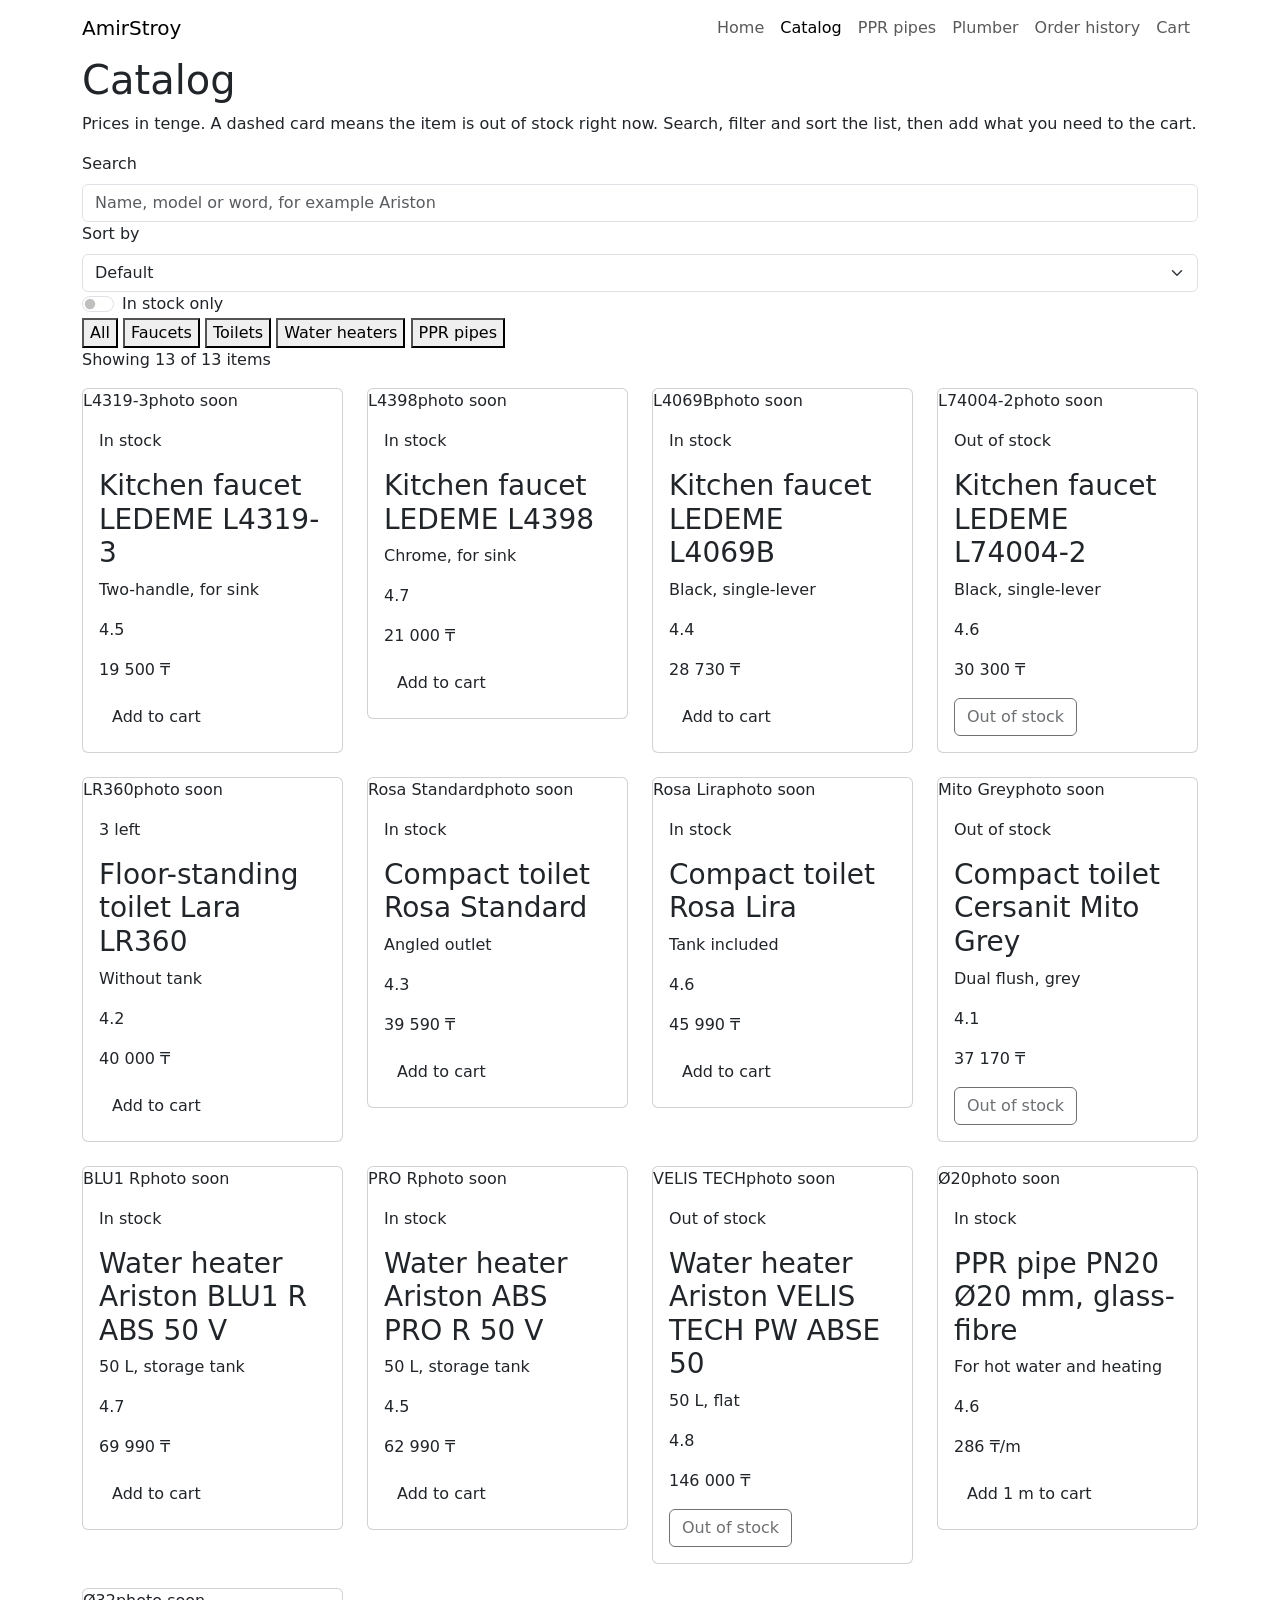
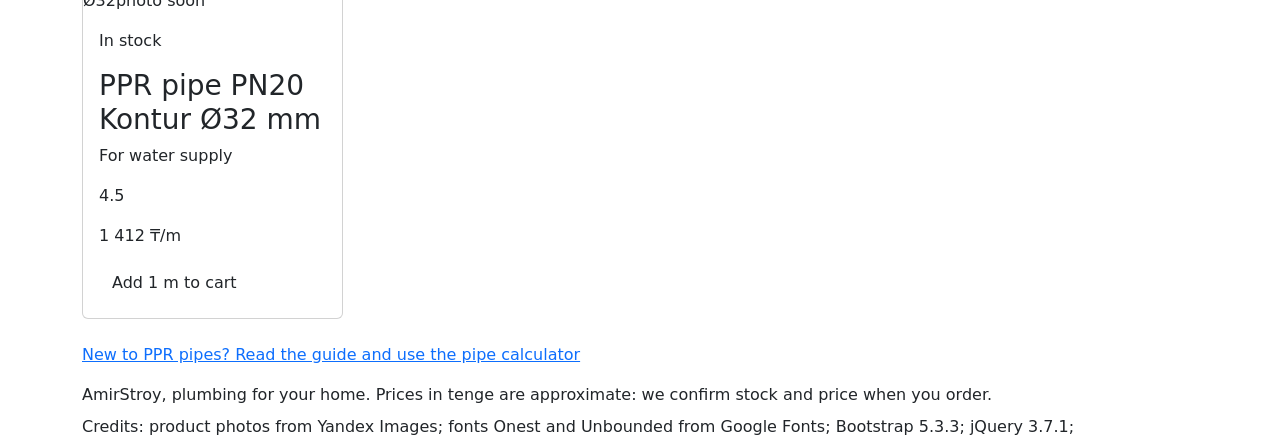
==== catalog.html @ 66e5c6a3 "f" ====
<!DOCTYPE html>
<html lang="en">
<head>
  <meta charset="UTF-8">
  <meta name="viewport" content="width=device-width, initial-scale=1">
  <meta name="description" content="Plumbing catalog with search, filters, prices in tenge, stock status and ratings.">
  <meta name="theme-color" content="#E8EFEC">
  <title>Catalog: AmirStroy</title>
  <link rel="icon" href="data:image/svg+xml,%3Csvg xmlns='http://www.w3.org/2000/svg' viewBox='0 0 32 32'%3E%3Ccircle cx='16' cy='16' r='16' fill='%23B5842F'/%3E%3Ccircle cx='16' cy='16' r='10' fill='%230E5A4E'/%3E%3Ccircle cx='16' cy='16' r='5' fill='%23E8EFEC'/%3E%3C/svg%3E">
  <link rel="preconnect" href="https://fonts.googleapis.com">
  <link rel="preconnect" href="https://fonts.gstatic.com" crossorigin>
  <link href="https://fonts.googleapis.com/css2?family=Onest:wght@400;500;600&family=Unbounded:wght@500;600&display=swap" rel="stylesheet">
  <link href="https://cdn.jsdelivr.net/npm/bootstrap@5.3.3/dist/css/bootstrap.min.css" rel="stylesheet">
  <link rel="stylesheet" href="css/style.css">
</head>
<body>

  <header class="site-header">
    <div class="container">
      <nav class="navbar navbar-expand-lg site-nav" aria-label="Main menu">
        <a class="navbar-brand" href="index.html"><span class="logo-mark" aria-hidden="true"></span>AmirStroy</a>
        <button class="navbar-toggler" type="button" data-bs-toggle="collapse" data-bs-target="#menu"
                aria-controls="menu" aria-expanded="false" aria-label="Open menu">
          <span class="navbar-toggler-icon"></span>
        </button>
        <div class="collapse navbar-collapse" id="menu">
          <ul class="navbar-nav ms-lg-auto">
          <li class="nav-item"><a class="nav-link" href="index.html">Home</a></li>
          <li class="nav-item"><a class="nav-link active" href="catalog.html" aria-current="page">Catalog</a></li>
          <li class="nav-item"><a class="nav-link" href="pipes.html">PPR pipes</a></li>
          <li class="nav-item"><a class="nav-link" href="services.html">Plumber</a></li>
          <li class="nav-item"><a class="nav-link" href="history.html">Order history</a></li>
          <li class="nav-item"><a class="nav-link" href="contacts.html">Cart <span class="cart-badge" id="cart-count" hidden>0</span></a></li>
          </ul>
        </div>
      </nav>
    </div>
  </header>

  <main>
    <div class="container">

      <div class="page-head">
        <h1>Catalog</h1>
        <p>Prices in tenge. A dashed card means the item is out of stock right now. Search, filter and sort the list, then add what you need to the cart.</p>

        <div class="tools">
          <div class="search-box">
            <label class="form-label" for="search">Search</label>
            <input class="form-control" id="search" type="search" placeholder="Name, model or word, for example Ariston" autocomplete="off">
          </div>
          <div>
            <label class="form-label" for="sort">Sort by</label>
            <select class="form-select" id="sort">
              <option value="default">Default</option>
              <option value="cheap">Price: low to high</option>
              <option value="expensive">Price: high to low</option>
              <option value="rating">Best rated</option>
            </select>
          </div>
          <div class="form-check form-switch">
            <input class="form-check-input" type="checkbox" role="switch" id="only-stock">
            <label class="form-check-label" for="only-stock">In stock only</label>
          </div>
        </div>

        <div class="chips" role="group" aria-label="Catalog sections">
          <button class="chip active" type="button" data-category="all" aria-pressed="true">All</button>
          <button class="chip" type="button" data-category="faucets" aria-pressed="false">Faucets</button>
          <button class="chip" type="button" data-category="toilets" aria-pressed="false">Toilets</button>
          <button class="chip" type="button" data-category="heaters" aria-pressed="false">Water heaters</button>
          <button class="chip" type="button" data-category="pipes" aria-pressed="false">PPR pipes</button>
        </div>
      </div>

      <section class="block pt-0" aria-labelledby="h-products">
        <h2 class="visually-hidden" id="h-products">Products</h2>
        <p class="result-count" id="result-count" aria-live="polite"></p>
        <div class="row g-4" id="product-grid"></div>

        <div class="empty-result" id="empty-result" role="status" hidden>
          <p class="empty-title">Nothing found</p>
          <p id="empty-text"></p>
          <button class="btn btn-ghost" type="button" id="reset-filters">Clear search and filters</button>
        </div>

        <p class="mt-4"><a href="pipes.html">New to PPR pipes? Read the guide and use the pipe calculator</a></p>
      </section>

    </div>
  </main>

  <footer class="site-footer">
    <div class="container">
      <p class="mb-2">AmirStroy, plumbing for your home. Prices in tenge are approximate: we confirm stock and price when you order.</p>
      <p class="mb-0 credits">Credits: product photos from Yandex Images; fonts Onest and Unbounded from Google Fonts; Bootstrap 5.3.3; jQuery 3.7.1; </p>
    </div>
  </footer>

  <script src="https://code.jquery.com/jquery-3.7.1.min.js"></script>
  <script src="https://cdn.jsdelivr.net/npm/bootstrap@5.3.3/dist/js/bootstrap.bundle.min.js"></script>
  <script src="js/data.js"></script>
  <script src="js/cart.js"></script>
  <script src="js/cards.js"></script>
  <script src="js/main.js"></script>
  <script src="js/catalog.js"></script>
</body>
</html>
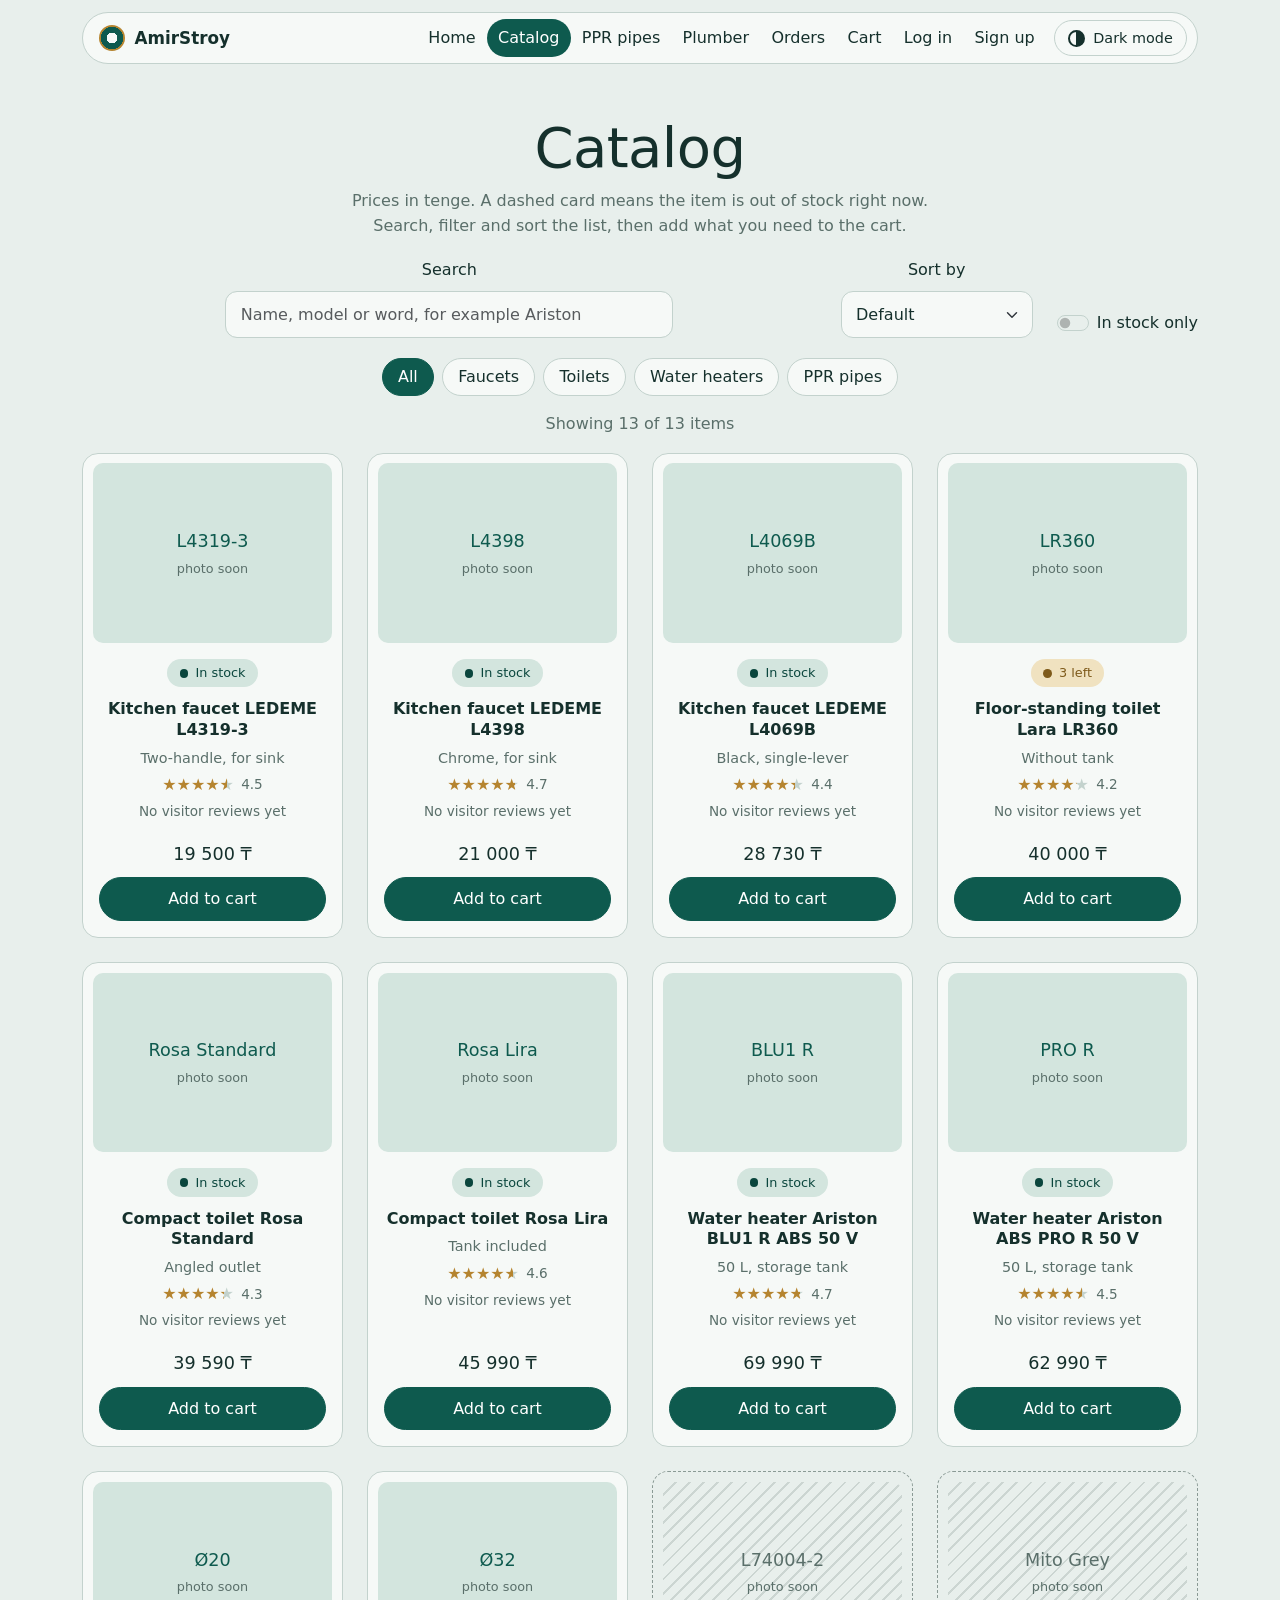
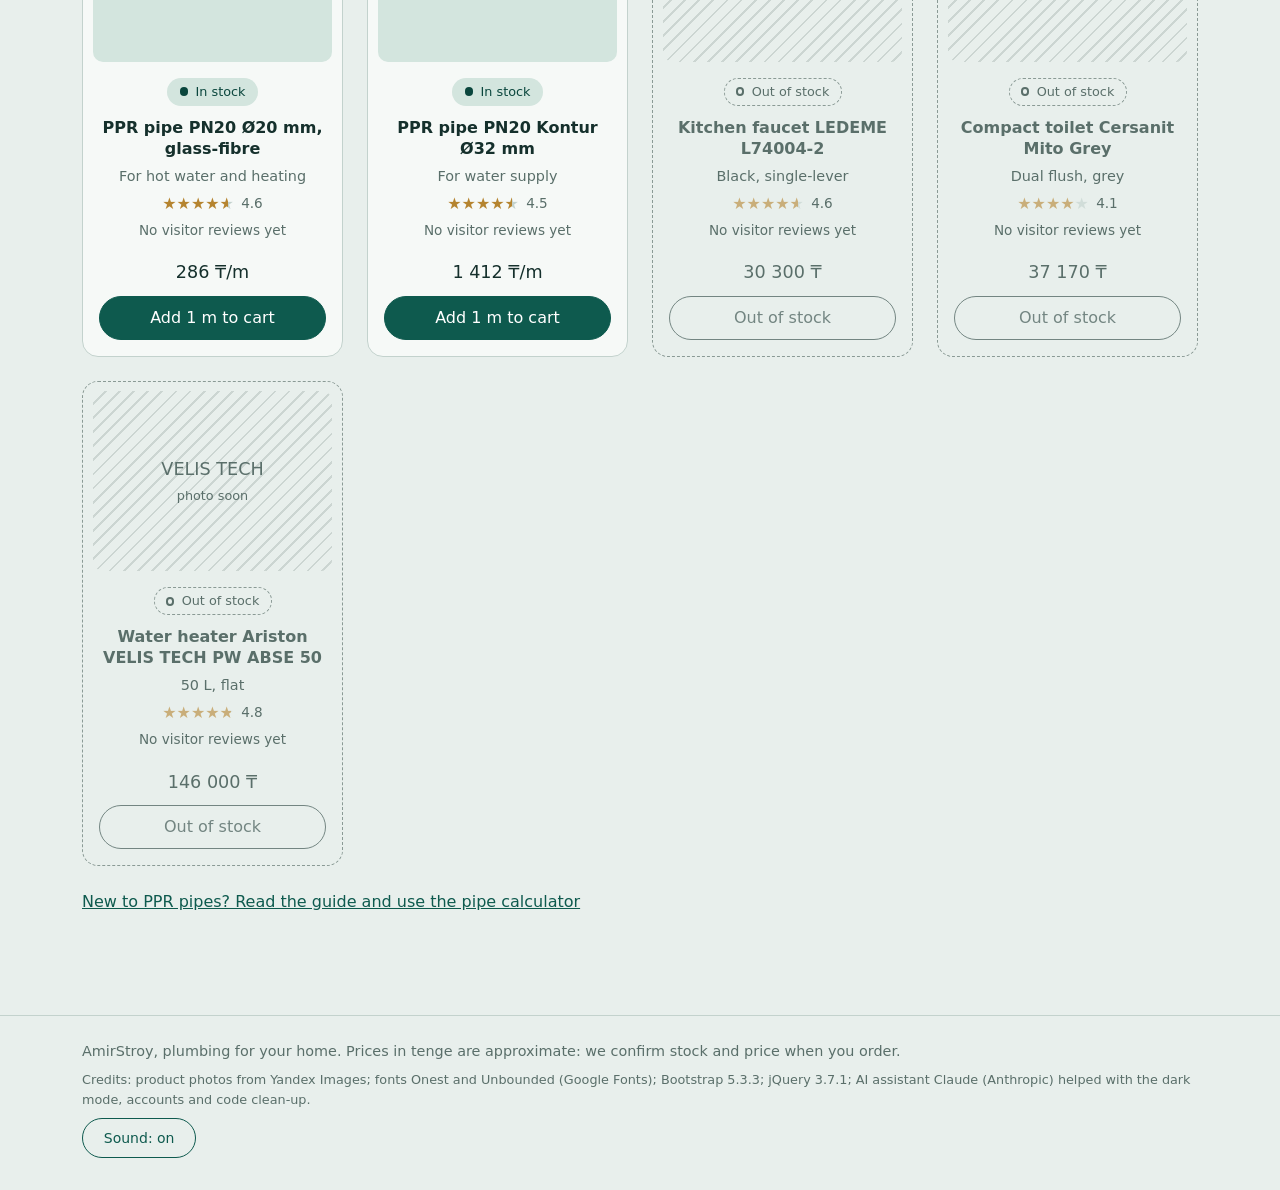
==== commit 283fbbf8: "final changes" ====
--- a/catalog.html
+++ b/catalog.html
@@ -7,6 +7,7 @@
   <meta name="theme-color" content="#E8EFEC">
   <title>Catalog: AmirStroy</title>
   <link rel="icon" href="data:image/svg+xml,%3Csvg xmlns='http://www.w3.org/2000/svg' viewBox='0 0 32 32'%3E%3Ccircle cx='16' cy='16' r='16' fill='%23B5842F'/%3E%3Ccircle cx='16' cy='16' r='10' fill='%230E5A4E'/%3E%3Ccircle cx='16' cy='16' r='5' fill='%23E8EFEC'/%3E%3C/svg%3E">
+  <script src="js/theme.js"></script>
   <link rel="preconnect" href="https://fonts.googleapis.com">
   <link rel="preconnect" href="https://fonts.gstatic.com" crossorigin>
   <link href="https://fonts.googleapis.com/css2?family=Onest:wght@400;500;600&family=Unbounded:wght@500;600&display=swap" rel="stylesheet">
@@ -14,11 +15,13 @@
   <link rel="stylesheet" href="css/style.css">
 </head>
 <body>
+  <a class="skip-link" href="#main">Skip to content</a>
 
   <header class="site-header">
     <div class="container">
       <nav class="navbar navbar-expand-lg site-nav" aria-label="Main menu">
         <a class="navbar-brand" href="index.html"><span class="logo-mark" aria-hidden="true"></span>AmirStroy</a>
+        <button class="theme-toggle" type="button" id="theme-toggle" aria-pressed="false"><span class="theme-icon" aria-hidden="true"></span>Dark mode</button>
         <button class="navbar-toggler" type="button" data-bs-toggle="collapse" data-bs-target="#menu"
                 aria-controls="menu" aria-expanded="false" aria-label="Open menu">
           <span class="navbar-toggler-icon"></span>
@@ -29,15 +32,19 @@
           <li class="nav-item"><a class="nav-link active" href="catalog.html" aria-current="page">Catalog</a></li>
           <li class="nav-item"><a class="nav-link" href="pipes.html">PPR pipes</a></li>
           <li class="nav-item"><a class="nav-link" href="services.html">Plumber</a></li>
-          <li class="nav-item"><a class="nav-link" href="history.html">Order history</a></li>
+          <li class="nav-item"><a class="nav-link" href="history.html">Orders</a></li>
           <li class="nav-item"><a class="nav-link" href="contacts.html">Cart <span class="cart-badge" id="cart-count" hidden>0</span></a></li>
+          <li class="nav-item nav-guest"><a class="nav-link" href="login.html">Log in</a></li>
+          <li class="nav-item nav-guest"><a class="nav-link" href="signup.html">Sign up</a></li>
+          <li class="nav-item nav-user" hidden><a class="nav-link" href="profile.html">Profile</a></li>
+          <li class="nav-item nav-user" hidden><button class="nav-link nav-link-btn" type="button" id="nav-logout">Log out</button></li>
           </ul>
         </div>
       </nav>
     </div>
   </header>
 
-  <main>
+  <main id="main">
     <div class="container">
 
       <div class="page-head">
@@ -93,16 +100,23 @@
   <footer class="site-footer">
     <div class="container">
       <p class="mb-2">AmirStroy, plumbing for your home. Prices in tenge are approximate: we confirm stock and price when you order.</p>
-      <p class="mb-0 credits">Credits: product photos from Yandex Images; fonts Onest and Unbounded from Google Fonts; Bootstrap 5.3.3; jQuery 3.7.1; </p>
+      <p class="mb-0 credits">Credits: product photos from Yandex Images; fonts Onest and Unbounded (Google Fonts); Bootstrap 5.3.3; jQuery 3.7.1; AI assistant Claude (Anthropic) helped with the dark mode, accounts and code clean-up.</p>
+      <p class="mb-0 mt-2"><button class="btn btn-ghost btn-sm" type="button" id="sound-toggle" aria-pressed="true">Sound: on</button></p>
     </div>
   </footer>
 
   <script src="https://code.jquery.com/jquery-3.7.1.min.js"></script>
   <script src="https://cdn.jsdelivr.net/npm/bootstrap@5.3.3/dist/js/bootstrap.bundle.min.js"></script>
   <script src="js/data.js"></script>
+  <script src="js/storage.js"></script>
   <script src="js/cart.js"></script>
+  <script src="js/auth.js"></script>
+  <script src="js/effects.js"></script>
   <script src="js/cards.js"></script>
   <script src="js/main.js"></script>
+  <script src="js/forms.js"></script>
+  <script src="js/reviews.js"></script>
+  <script src="js/product-modal.js"></script>
   <script src="js/catalog.js"></script>
 </body>
 </html>
--- a/css/style.css
+++ b/css/style.css
@@ -0,0 +1,898 @@
+
+/* ---------- 1. Design tokens: light (default) and dark palettes ---------- */
+:root {
+  --mist: #E8EFEC;        /* page background */
+  --paper: #F6F9F7;       /* cards, menu, forms */
+  --ink: #15302C;         /* main text */
+  --muted: #5A6F6A;       /* secondary text */
+  --green: #0E5A4E;       /* patina: filled buttons, active states */
+  --green-dark: #0A463D;
+  --green-soft: #D3E5DE;
+  --accent: #0E5A4E;      /* patina as text: links, outlines */
+  --accent-strong: #0A463D;
+  --brass: #B5842F;       /* brass: lines and borders */
+  --brass-dark: #7E5A1A;
+  --brass-soft: #F0E2C0;
+  --brass-fill: #7E5A1A;  /* brass as a filled badge */
+  --on-brass-fill: #FFFFFF;
+  --water: #3FA7BE;       /* water: focus ring and the drop */
+  --line: #C3D2CD;
+  --out: #8A9A95;
+  --danger: var(--danger);
+  --danger-ring: var(--danger-ring);
+  --focus-ring: rgba(14, 90, 78, 0.22);
+  --shadow: rgba(21, 48, 44, 0.12);
+
+  /* hero illustration */
+  --art-pipe: #0E5A4E;
+  --art-shine: #3E9C88;
+  --art-brass: #B5842F;
+  --art-brass-dark: #7E5A1A;
+  --art-water: #3FA7BE;
+
+  --font-head: "Unbounded", system-ui, sans-serif;
+  --font-body: "Onest", system-ui, sans-serif;
+
+  /* override Bootstrap variables */
+  --bs-body-bg: var(--mist);
+  --bs-body-color: var(--ink);
+  --bs-body-font-family: var(--font-body);
+  --bs-border-color: var(--line);
+}
+
+:root[data-theme="dark"] {
+  color-scheme: dark;
+  --mist: #161B1A;        /* soft charcoal page */
+  --paper: #202827;       /* cards and forms: a step lighter */
+  --ink: #E6EDEB;
+  --muted: #A3B1AD;
+  --green: #1F7A6A;
+  --green-dark: #176356;
+  --green-soft: #263631;
+  --accent: #6FD3BB;
+  --accent-strong: #A3E8D6;
+  --brass: #D1A04A;
+  --brass-dark: #E3BB6E;
+  --brass-soft: #33290F;
+  --brass-fill: #D1A04A;
+  --on-brass-fill: #1A1409;
+  --water: #5CC3DA;
+  --line: #36423F;
+  --out: #75827E;
+  --danger: #F09A85;
+  --danger-ring: rgba(240, 154, 133, 0.28);
+  --focus-ring: rgba(111, 211, 187, 0.3);
+  --shadow: rgba(0, 0, 0, 0.45);
+
+  --art-pipe: #2A9B86;
+  --art-shine: #6FD3BB;
+  --art-brass: #D1A04A;
+  --art-brass-dark: #A87F2F;
+  --art-water: #5CC3DA;
+
+  --bs-body-bg: var(--mist);
+  --bs-body-color: var(--ink);
+  --bs-border-color: var(--line);
+}
+
+/* ---------- 2. Base ---------- */
+body {
+  background: var(--mist);
+  color: var(--ink);
+  font-family: var(--font-body);
+  line-height: 1.55;
+}
+
+h1, h2 {
+  font-family: var(--font-head);
+  font-weight: 500;
+  line-height: 1.15;
+  letter-spacing: -0.01em;
+}
+h1 { font-size: clamp(2rem, 1.2rem + 3.6vw, 3.5rem); }
+h2 { font-size: clamp(1.4rem, 1.1rem + 1.4vw, 2rem); margin-bottom: 1.25rem; }
+
+a { color: var(--accent); }
+a:hover { color: var(--accent-strong); }
+:focus-visible { outline: 3px solid var(--water); outline-offset: 2px; }
+
+.block { padding: 2.25rem 0; }
+.nowrap { white-space: nowrap; }
+
+.page-head { padding: 2.5rem 0 1rem; }
+.page-head p { max-width: 40rem; color: var(--muted); }
+
+/* ---------- 3. Navigation (Bootstrap navbar) ---------- */
+.site-header {
+  position: sticky;
+  top: 0;
+  z-index: 20;
+  padding: 12px 0;
+  background: var(--mist);
+}
+.site-nav {
+  background: var(--paper);
+  border: 1px solid var(--line);
+  border-radius: 28px;
+  padding: 0.4rem 0.6rem 0.4rem 1rem;
+}
+.navbar-brand {
+  display: flex;
+  align-items: center;
+  gap: 0.6rem;
+  font-family: var(--font-head);
+  font-weight: 600;
+  font-size: 1.05rem;
+  color: var(--ink);
+}
+/* logo: a cut pipe */
+.logo-mark {
+  width: 26px;
+  height: 26px;
+  border-radius: 50%;
+  background: radial-gradient(circle, var(--paper) 0 28%, var(--green) 30% 60%, var(--brass) 62%);
+}
+.site-nav .navbar-nav .nav-link {
+  color: var(--ink);
+  border-radius: 999px;
+  padding: 0.4rem 0.7rem;
+}
+.site-nav .navbar-nav .nav-link:hover { background: var(--green-soft); }
+.site-nav .navbar-nav .nav-link.active { background: var(--green); color: #fff; }
+.navbar-toggler { border-color: var(--line); }
+
+/* ---------- 4. Buttons ---------- */
+.btn {
+  border-radius: 999px;
+  font-weight: 500;
+  padding: 0.55rem 1.3rem;
+}
+.btn-main {
+  --bs-btn-color: #fff;
+  --bs-btn-bg: var(--green);
+  --bs-btn-border-color: var(--green);
+  --bs-btn-hover-color: #fff;
+  --bs-btn-hover-bg: var(--green-dark);
+  --bs-btn-hover-border-color: var(--green-dark);
+  --bs-btn-active-color: #fff;
+  --bs-btn-active-bg: var(--green-dark);
+  --bs-btn-active-border-color: var(--green-dark);
+}
+.btn-ghost {
+  --bs-btn-color: var(--accent);
+  --bs-btn-bg: transparent;
+  --bs-btn-border-color: var(--accent);
+  --bs-btn-hover-color: #fff;
+  --bs-btn-hover-bg: var(--green);
+  --bs-btn-hover-border-color: var(--green);
+  --bs-btn-active-color: #fff;
+  --bs-btn-active-bg: var(--green-dark);
+  --bs-btn-active-border-color: var(--green-dark);
+}
+
+/* ---------- 5. Home: hero (Grid) ---------- */
+.hero {
+  display: grid;
+  grid-template-columns: 1.15fr 0.85fr;
+  align-items: center;
+  gap: 2rem;
+  padding: 3rem 0 2rem;
+}
+.hero-text { max-width: 34rem; margin: 1.25rem 0 0; color: var(--muted); font-size: 1.1rem; }
+.hero-actions { display: flex; flex-wrap: wrap; gap: 0.75rem; margin-top: 1.5rem; }
+.hero-art { width: 100%; max-width: 380px; justify-self: center; }
+
+/* the drop: the only decorative animation on the site */
+.drop { transform-box: fill-box; transform-origin: 50% 0; }
+.ripple { transform-box: fill-box; transform-origin: center; opacity: 0; transform: scale(0); }
+@media (prefers-reduced-motion: no-preference) {
+  .drop { animation: drip 3s ease-in infinite; }
+  .ripple { animation: ripple 3s ease-out infinite; }
+}
+@keyframes drip {
+  0%   { transform: translateY(-6px) scale(0.2); opacity: 0; }
+  15%  { transform: none; opacity: 1; }
+  35%  { transform: none; opacity: 1; }
+  72%  { transform: translateY(70px); opacity: 1; }
+  73%, 100% { transform: translateY(70px); opacity: 0; }
+}
+@keyframes ripple {
+  0%, 71% { transform: scale(0); opacity: 0; }
+  72%     { transform: scale(0.1); opacity: 0.9; }
+  100%    { transform: scale(1); opacity: 0; }
+}
+
+/* ---------- 6. Home: categories (Grid, brick layout) ---------- */
+.cats {
+  display: grid;
+  grid-template-columns: repeat(5, 1fr);
+  gap: 1rem;
+}
+.cat {
+  display: flex;
+  flex-direction: column;
+  justify-content: space-between;
+  gap: 1.5rem;
+  min-height: 150px;
+  padding: 1.25rem;
+  background: var(--paper);
+  border: 1px solid var(--line);
+  border-radius: 18px;
+  color: var(--ink);
+  text-decoration: none;
+}
+.cat:hover { border-color: var(--brass); color: var(--ink); }
+.cat:nth-child(1), .cat:nth-child(4) { grid-column: span 3; }
+.cat:nth-child(2), .cat:nth-child(3) { grid-column: span 2; }
+.cat-name { font-family: var(--font-head); font-size: 1.25rem; }
+.cat-meta { color: var(--muted); }
+
+/* ---------- 7. How to order ---------- */
+.steps {
+  display: flex;
+  flex-wrap: wrap;
+  gap: 1rem;
+  margin: 0;
+  padding: 0;
+  list-style: none;
+  counter-reset: step;
+}
+.steps li {
+  flex: 1 1 220px;
+  counter-increment: step;
+  padding: 1.1rem 1.25rem;
+  background: var(--paper);
+  border-left: 6px solid var(--brass);
+  border-radius: 6px 16px 16px 6px;
+}
+.steps li::before {
+  content: counter(step) ".";
+  margin-right: 0.4rem;
+  font-family: var(--font-head);
+  color: var(--brass-dark);
+}
+
+/* ---------- 8. Product card ---------- */
+.product {
+  height: 100%;
+  background: var(--paper);
+  border: 1px solid var(--line);
+  border-radius: 16px;
+  overflow: hidden;
+}
+.photo {
+  display: flex;
+  flex-direction: column;
+  align-items: center;
+  justify-content: center;
+  gap: 0.2rem;
+  aspect-ratio: 4 / 3;
+  margin: 0.6rem 0.6rem 0;
+  border-radius: 10px;
+  background: var(--green-soft);
+  color: var(--green);
+  text-align: center;
+}
+.photo-code { font-family: var(--font-head); font-size: 1.1rem; padding: 0 0.5rem; }
+.photo-note { font-size: 0.8rem; color: var(--muted); }
+.photo { position: relative; overflow: hidden; }
+/* the photo covers the placeholder and is always cropped to 4:3 */
+.photo img { position: absolute; inset: 0; width: 100%; height: 100%; object-fit: cover; }
+.photo img[src=""] { display: none; }
+
+.product .card-body {
+  display: flex;
+  flex-direction: column;
+  gap: 0.35rem;
+  padding: 1rem;
+}
+.product-name { margin: 0.4rem 0 0; font-size: 1rem; font-weight: 600; line-height: 1.3; }
+.product-meta { margin: 0; color: var(--muted); font-size: 0.9rem; }
+.buy { display: flex; flex-direction: column; gap: 0.6rem; margin-top: auto; padding-top: 0.8rem; }
+.price { margin: 0; font-family: var(--font-head); font-weight: 500; font-size: 1.1rem; white-space: nowrap; }
+
+/* stock: a pill with a dot */
+.stock {
+  display: inline-flex;
+  align-items: center;
+  align-self: flex-start;
+  gap: 0.45rem;
+  margin: 0;
+  padding: 0.2rem 0.7rem;
+  border: 1px solid transparent;
+  border-radius: 999px;
+  background: var(--green-soft);
+  color: var(--green-dark);
+  font-size: 0.8rem;
+  font-weight: 500;
+  white-space: nowrap;
+}
+.stock::before { content: ""; width: 0.55rem; height: 0.55rem; border-radius: 50%; background: currentColor; }
+.stock-few { background: var(--brass-soft); color: var(--brass-dark); }
+
+/* out of stock: dashed border and hatching, like an empty shelf */
+.stock-out { background: transparent; color: var(--muted); border-color: var(--out); border-style: dashed; }
+.stock-out::before { background: transparent; border: 2px solid currentColor; }
+
+.is-out .product { background: transparent; border-style: dashed; border-color: var(--out); }
+.is-out .photo {
+  background: repeating-linear-gradient(135deg, transparent 0 8px, rgba(138, 154, 149, 0.3) 8px 10px);
+  color: var(--muted);
+}
+.is-out .product-name, .is-out .price { color: var(--muted); }
+.is-out .photo img { filter: grayscale(1); opacity: 0.45; }
+
+/* ---------- 9. Catalog ---------- */
+.tools { display: flex; flex-wrap: wrap; align-items: flex-end; gap: 1rem 1.5rem; margin-top: 1.25rem; }
+.chips { display: flex; flex-wrap: wrap; gap: 0.5rem; margin-top: 1.25rem; }
+.chip {
+  padding: 0.35rem 0.95rem;
+  background: var(--paper);
+  border: 1px solid var(--line);
+  border-radius: 999px;
+  color: var(--ink);
+  text-decoration: none;
+}
+.chip:hover { border-color: var(--brass); color: var(--ink); }
+.form-check-input:checked { background-color: var(--green); border-color: var(--green); }
+.form-check-input:focus { border-color: var(--green); box-shadow: 0 0 0 0.2rem var(--focus-ring); }
+
+/* ---------- 10. Price list (table) ---------- */
+.table-wrap {
+  padding: 0.5rem 1rem;
+  background: var(--paper);
+  border: 1px solid var(--line);
+  border-radius: 16px;
+}
+.price-table {
+  --bs-table-bg: transparent;
+  --bs-table-color: var(--ink);
+  --bs-table-border-color: var(--line);
+}
+.price-table th, .price-table td { padding: 0.9rem 0.75rem; }
+.price-table thead th { border-bottom: 2px solid var(--brass); font-weight: 600; white-space: nowrap; }
+.price-table tbody tr:last-child th, .price-table tbody tr:last-child td { border-bottom: 0; }
+.price-table .is-out th, .price-table .is-out td { color: var(--muted); }
+
+/* ---------- 11. Order form ---------- */
+.panel {
+  padding: 1.5rem;
+  background: var(--paper);
+  border: 1px solid var(--line);
+  border-radius: 18px;
+}
+.panel h2 { font-size: 1.4rem; }
+.panel-green { background: var(--green); border-color: var(--green); color: #fff; }
+.panel-green h2 { color: #fff; }
+.info dt { font-weight: 600; }
+.info dd { margin: 0 0 1rem; color: rgba(255, 255, 255, 0.82); }
+.info dd:last-child { margin-bottom: 0; }
+.form-label { font-weight: 500; }
+.form-control, .form-select {
+  padding: 0.65rem 0.9rem;
+  background-color: var(--paper);
+  color: var(--ink);
+  border-color: var(--line);
+  border-radius: 12px;
+}
+.form-control:focus, .form-select:focus {
+  border-color: var(--green);
+  box-shadow: 0 0 0 0.2rem var(--focus-ring);
+}
+
+/* ---------- 12. Footer ---------- */
+.site-footer {
+  margin-top: 3rem;
+  padding: 1.5rem 0 2rem;
+  border-top: 1px solid var(--line);
+  color: var(--muted);
+  font-size: 0.9rem;
+}
+
+/* ---------- 12a. Rating, services, hints, empty history ---------- */
+/* stars without images or JS: the fill width comes from --rating (0-5) */
+.rating { display: flex; align-items: center; gap: 0.45rem; margin: 0; font-size: 0.85rem; color: var(--muted); }
+.stars {
+  font-size: 1rem;
+  line-height: 1;
+  background: linear-gradient(90deg, var(--brass) calc(var(--rating, 0) / 5 * 100%), var(--line) 0);
+  -webkit-background-clip: text;
+  background-clip: text;
+  color: transparent;
+}
+.stars::before { content: "★★★★★"; }
+.is-out .stars { opacity: 0.6; }
+
+.price-quote { font-family: var(--font-body); font-weight: 600; font-size: 1rem; white-space: normal; }
+.band { display: flex; flex-wrap: wrap; align-items: center; justify-content: space-between; gap: 1rem; }
+.band h2 { margin-bottom: 0.4rem; }
+.band p { margin: 0; color: rgba(255, 255, 255, 0.85); }
+.panel h3 { margin-bottom: 0.6rem; font-family: var(--font-head); font-weight: 500; font-size: 1.05rem; }
+.price-table th small { display: block; margin-top: 0.15rem; font-weight: 400; font-size: 0.8rem; color: var(--muted); }
+.empty-row td { padding: 2.25rem 0.75rem; text-align: center; color: var(--muted); }
+
+/* ---------- 13. Responsive layout (own media queries) ---------- */
+@media (max-width: 767.98px) {
+  .hero { grid-template-columns: 1fr; gap: 1rem; padding-top: 1.5rem; }
+  .hero-art { max-width: 240px; justify-self: start; }
+  .cats { grid-template-columns: 1fr; }
+  .cat:nth-child(n) { grid-column: auto; min-height: 110px; }
+  .page-head { padding-top: 1.5rem; }
+}
+@media (max-width: 575.98px) {
+  .panel { padding: 1.1rem; }
+  .table-wrap { padding: 0.25rem 0.5rem; }
+  .price-table th, .price-table td { padding: 0.75rem 0.4rem; font-size: 0.9rem; }
+  .price-table thead th { white-space: normal; }
+  .price-table th small { font-size: 0.72rem; }
+  .price-table .stock { padding: 0.15rem 0.5rem; font-size: 0.75rem; gap: 0.3rem; }
+}
+
+/* ---------- 14. Cart, search, calculator, forms ---------- */
+
+/* cart counter in the menu */
+.cart-badge {
+  display: inline-block;
+  min-width: 1.4rem;
+  margin-left: 0.25rem;
+  padding: 0 0.4rem;
+  border-radius: 999px;
+  background: var(--brass-fill);
+  color: var(--on-brass-fill);
+  font-size: 0.8rem;
+  line-height: 1.4rem;
+  text-align: center;
+}
+
+/* hover on cards and buttons */
+.product { transition: transform 0.2s, border-color 0.2s, box-shadow 0.2s, background-color 0.25s; }
+.product:hover { transform: translateY(-4px); border-color: var(--brass); box-shadow: 0 10px 20px var(--shadow); }
+.is-out .product:hover { transform: none; box-shadow: none; border-color: var(--out); }
+.btn { transition: transform 0.15s, background-color 0.2s, color 0.2s; }
+.btn:hover:not(:disabled) { transform: translateY(-2px); }
+.btn:disabled { opacity: 0.55; }
+.btn-light:hover { color: var(--green-dark); }
+
+/* search and sorting */
+.search-box { flex: 1 1 280px; max-width: 28rem; }
+.tools .form-select { min-width: 12rem; }
+.chip { font: inherit; cursor: pointer; transition: background-color 0.2s, border-color 0.2s; }
+.chip.active { background: var(--green); border-color: var(--green); color: #fff; }
+.chip.active:hover { color: #fff; }
+.result-count { margin-bottom: 1rem; color: var(--muted); }
+
+/* empty result */
+.empty-result {
+  padding: 2.5rem 1.5rem;
+  border: 2px dashed var(--out);
+  border-radius: 18px;
+  text-align: center;
+  color: var(--muted);
+}
+.empty-title { margin-bottom: 0.3rem; font-family: var(--font-head); font-size: 1.3rem; color: var(--ink); }
+
+/* message at the bottom of the screen and the "back to top" button */
+.toast-message {
+  display: none;
+  position: fixed;
+  left: 50%;
+  bottom: 1.5rem;
+  z-index: 40;
+  transform: translateX(-50%);
+  width: max-content;
+  max-width: calc(100% - 2rem);
+  padding: 0.75rem 1.25rem;
+  background: var(--green);
+  border-left: 6px solid var(--brass);
+  border-radius: 12px;
+  color: #fff;
+}
+.to-top {
+  position: fixed;
+  right: 1rem;
+  bottom: 1rem;
+  z-index: 30;
+  width: 2.8rem;
+  height: 2.8rem;
+  border: 0;
+  border-radius: 50%;
+  background: var(--brass-fill);
+  color: var(--on-brass-fill);
+  font-size: 1.3rem;
+  transition: background-color 0.2s;
+}
+.to-top:hover { filter: brightness(1.12); }
+
+/* form errors and success (own colors instead of Bootstrap red and green) */
+.form-control.is-invalid, .form-select.is-invalid, .form-check-input.is-invalid {
+  border-color: var(--danger);
+  background-image: none;
+}
+.form-control.is-invalid:focus, .form-select.is-invalid:focus {
+  border-color: var(--danger);
+  box-shadow: 0 0 0 0.2rem var(--danger-ring);
+}
+.form-check-input.is-invalid:checked { background-color: var(--danger); }
+.form-check-input.is-invalid ~ .form-check-label { color: var(--ink); }
+.invalid-feedback { color: var(--danger); font-weight: 500; }
+.sent { margin-bottom: 1.5rem; border-left: 8px solid var(--brass); }
+.sent:focus { outline: none; }
+
+/* cart */
+.cart-list { margin: 0; padding: 0; list-style: none; }
+.cart-row {
+  display: grid;
+  grid-template-columns: 1fr auto auto auto;
+  align-items: center;
+  gap: 0.5rem 1rem;
+  padding: 0.9rem 0;
+  border-bottom: 1px solid var(--line);
+}
+.cart-info { display: flex; flex-direction: column; min-width: 0; }
+.cart-price { color: var(--muted); font-size: 0.9rem; }
+.cart-qty { display: flex; align-items: center; gap: 0.5rem; }
+.qty-number { min-width: 1.5rem; text-align: center; font-weight: 600; }
+.qty-btn {
+  width: 2.2rem;
+  height: 2.2rem;
+  border: 1px solid var(--accent);
+  border-radius: 50%;
+  background: transparent;
+  color: var(--accent);
+  font-size: 1.1rem;
+  line-height: 1;
+}
+.qty-btn:hover:not(:disabled) { background: var(--green); color: #fff; }
+.qty-btn:disabled { border-color: var(--line); color: var(--out); }
+.cart-line { min-width: 6rem; text-align: right; font-family: var(--font-head); font-size: 0.95rem; }
+.cart-foot { display: flex; flex-wrap: wrap; align-items: center; justify-content: space-between; gap: 0.75rem; margin-top: 1rem; }
+.cart-total { margin: 0; text-align: right; font-size: 1.15rem; }
+.cart-total strong { font-family: var(--font-head); font-weight: 500; }
+.cart-note { margin: 0.5rem 0 0; color: var(--muted); font-size: 0.9rem; text-align: right; }
+.cart-error { margin: 1rem 0 0; color: var(--danger); font-weight: 500; }
+.cart-empty { padding: 1rem 0; color: var(--muted); }
+
+/* pipe calculator: the memorable feature of the site */
+.calculator { border-left: 8px solid var(--brass); }
+.calc-result {
+  margin: 1.25rem 0;
+  padding: 1rem 1.25rem;
+  background: var(--green-soft);
+  border-radius: 12px;
+  font-family: var(--font-head);
+  font-size: 1rem;
+  line-height: 1.5;
+}
+
+/* accordion */
+.faq-item { margin-bottom: 0.75rem; background: var(--paper); border: 1px solid var(--line); border-radius: 14px; overflow: hidden; }
+.faq-question {
+  position: relative;
+  width: 100%;
+  padding: 1rem 3rem 1rem 1.25rem;
+  border: 0;
+  background: transparent;
+  color: var(--ink);
+  font-weight: 600;
+  text-align: left;
+  transition: background-color 0.2s;
+}
+.faq-question:hover { background: var(--green-soft); }
+.faq-question::after { content: "+"; position: absolute; right: 1.25rem; top: 50%; transform: translateY(-50%); font-size: 1.4rem; color: var(--brass-dark); }
+.faq-question.open::after { content: "\2212"; }
+.faq-answer p { margin: 0; padding: 0 1.25rem 1.1rem; color: var(--muted); }
+
+/* order history */
+.order-items { margin: 0.3rem 0 0; padding-left: 1.1rem; color: var(--muted); font-size: 0.9rem; }
+.credits { font-size: 0.8rem; }
+
+@media (prefers-reduced-motion: reduce) {
+  .product, .btn { transition: none; }
+  .product:hover, .btn:hover:not(:disabled) { transform: none; }
+}
+
+@media (max-width: 575.98px) {
+  .cart-row { grid-template-columns: 1fr auto; }
+  .cart-line { text-align: left; }
+  .cart-total, .cart-note { text-align: left; }
+  .search-box { max-width: none; }
+  .tools .form-select { width: 100%; }
+  .to-top { right: 0.6rem; bottom: 0.6rem; }
+}
+
+/* ---------- 15. Final: theme toggle, skip link, accessibility ---------- */
+.skip-link {
+  position: absolute;
+  left: 1rem;
+  top: -4rem;
+  z-index: 50;
+  padding: 0.6rem 1rem;
+  border-radius: 999px;
+  background: var(--green);
+  color: #fff;
+}
+.skip-link:focus { top: 0.75rem; color: #fff; }
+
+.theme-toggle {
+  display: inline-flex;
+  align-items: center;
+  gap: 0.5rem;
+  margin: 0 0.5rem 0 auto;
+  padding: 0.35rem 0.85rem;
+  border: 1px solid var(--line);
+  border-radius: 999px;
+  background: transparent;
+  color: var(--ink);
+  font: inherit;
+  font-size: 0.9rem;
+  transition: background-color 0.2s, border-color 0.2s;
+}
+.theme-toggle:hover { background: var(--green-soft); border-color: var(--brass); }
+/* half-filled circle: the classic "contrast" icon */
+.theme-icon {
+  width: 1.05rem;
+  height: 1.05rem;
+  border: 2px solid currentColor;
+  border-radius: 50%;
+  background: linear-gradient(90deg, transparent 50%, currentColor 50%);
+}
+:root[data-theme="dark"] .theme-icon { background: linear-gradient(90deg, currentColor 50%, transparent 50%); }
+@media (min-width: 992px) {
+  .theme-toggle { order: 3; margin: 0 0 0 0.5rem; }
+}
+
+.nav-link-btn { background: transparent; border: 0; font: inherit; cursor: pointer; }
+
+/* ---------- 16. Accounts: sign up, log in, profile ---------- */
+.auth-wrap { max-width: 34rem; }
+.demo-note {
+  margin: 0 0 1.25rem;
+  padding: 0.75rem 1rem;
+  border-left: 6px solid var(--brass);
+  border-radius: 6px 12px 12px 6px;
+  background: var(--brass-soft);
+  color: var(--brass-dark);
+  font-size: 0.9rem;
+}
+.form-switch-note { margin: 1.25rem 0 0; color: var(--muted); }
+.welcome {
+  display: inline-block;
+  margin: 0 0 1rem;
+  padding: 0.3rem 0.9rem;
+  border-radius: 999px;
+  background: var(--brass-soft);
+  color: var(--brass-dark);
+  font-weight: 500;
+}
+.profile-list { display: grid; grid-template-columns: max-content 1fr; gap: 0.6rem 1.5rem; margin: 0; }
+.profile-list dt { font-weight: 600; }
+.profile-list dd { margin: 0; overflow-wrap: anywhere; }
+.stats { display: grid; grid-template-columns: repeat(auto-fit, minmax(10rem, 1fr)); gap: 1rem; margin: 1.5rem 0; }
+.stat { padding: 1rem; border-radius: 12px; background: var(--green-soft); }
+.stat strong { display: block; font-family: var(--font-head); font-weight: 500; font-size: 1.6rem; }
+.hint { margin: 0 0 1rem; color: var(--muted); font-size: 0.9rem; }
+
+/* ---------- 17. Dark mode details ---------- */
+:root[data-theme="dark"] .navbar-toggler-icon { filter: invert(1); }
+:root[data-theme="dark"] .photo img { filter: brightness(0.92); }
+:root[data-theme="dark"] .is-out .photo img { filter: grayscale(1) brightness(0.9); }
+
+/* hero illustration colors come from variables, so it works in both modes */
+.art-pipe { stroke: var(--art-pipe); }
+.art-shine { stroke: var(--art-shine); }
+.art-brass { fill: var(--art-brass); }
+.art-brass-dark { fill: var(--art-brass-dark); }
+.art-water { fill: var(--art-water); }
+.art-ripple { stroke: var(--art-water); }
+
+/* smooth switch between modes */
+body, .site-header, .site-nav, .panel, .cat, .chip, .steps li, .faq-item, .table-wrap, .form-control, .form-select {
+  transition: background-color 0.25s, border-color 0.25s, color 0.25s;
+}
+
+@media (prefers-reduced-motion: reduce) {
+  body, .site-header, .site-nav, .panel, .cat, .chip, .steps li, .faq-item, .table-wrap,
+  .form-control, .form-select, .theme-toggle { transition: none; }
+}
+@media (max-width: 575.98px) {
+  .profile-list { grid-template-columns: 1fr; gap: 0.1rem; }
+  .profile-list dd { margin-bottom: 0.7rem; }
+}
+
+/* ---------- 18. Feedback on actions, maximum in cart, trash icon ---------- */
+/* every button visibly "presses" */
+.btn:active:not(:disabled), .chip:active, .qty-btn:active:not(:disabled), .remove-btn:active, .theme-toggle:active, .to-top:active {
+  transform: scale(0.94);
+}
+
+/* confirmation on a button after a click: brass flash with a small pop */
+.btn.is-flash {
+  --bs-btn-color: var(--on-brass-fill);
+  --bs-btn-bg: var(--brass-fill);
+  --bs-btn-border-color: var(--brass-fill);
+  --bs-btn-hover-color: var(--on-brass-fill);
+  --bs-btn-hover-bg: var(--brass-fill);
+  --bs-btn-hover-border-color: var(--brass-fill);
+  animation: pop 0.35s ease-out;
+}
+@keyframes pop {
+  0%   { transform: scale(0.92); }
+  55%  { transform: scale(1.06); }
+  100% { transform: scale(1); }
+}
+.cart-badge.bump { animation: pop 0.4s ease-out; }
+
+/* maximum reached: a black button and red text */
+.btn-max, .btn-max:disabled {
+  --bs-btn-color: #fff;
+  --bs-btn-bg: #111;
+  --bs-btn-border-color: var(--danger);
+  --bs-btn-disabled-color: #fff;
+  --bs-btn-disabled-bg: #111;
+  --bs-btn-disabled-border-color: var(--danger);
+  --bs-btn-disabled-opacity: 1;
+  opacity: 1;
+  cursor: not-allowed;
+}
+:root[data-theme="dark"] .btn-max, :root[data-theme="dark"] .btn-max:disabled { --bs-btn-bg: #0B0F0E; --bs-btn-disabled-bg: #0B0F0E; }
+.in-cart { margin: 0; color: var(--accent); font-size: 0.85rem; font-weight: 500; }
+.in-cart.is-max { color: var(--danger); font-weight: 700; }
+.max-note { color: var(--danger); font-size: 0.85rem; font-weight: 700; }
+.qty-number.is-max { color: var(--danger); }
+.qty-btn.is-max:disabled { background: #111; border-color: var(--danger); color: #fff; opacity: 1; cursor: not-allowed; }
+
+/* toast: a check mark, or a red warning */
+.toast-message::before { content: "\2713\00a0"; font-weight: 700; }
+.toast-message.is-warning { background: #8F2A17; border-left-color: #fff; }
+.toast-message.is-warning::before { content: "!\00a0"; }
+
+/* trash can button instead of the word "Remove" */
+.remove-btn {
+  display: inline-flex;
+  align-items: center;
+  justify-content: center;
+  width: 2.4rem;
+  height: 2.4rem;
+  padding: 0;
+  border: 1px solid transparent;
+  border-radius: 50%;
+  background: transparent;
+  color: var(--danger);
+  transition: background-color 0.2s, border-color 0.2s, transform 0.15s;
+}
+.remove-btn:hover { background: var(--danger-ring); border-color: var(--danger); }
+
+/* ---------- 19. Centered layout ---------- */
+.page-head { text-align: center; }
+.page-head p { margin-left: auto; margin-right: auto; }
+.block > h2, .block > .text-muted, .result-count { text-align: center; }
+.tools, .chips { justify-content: center; }
+.search-box { margin: 0 auto; }
+.product .card-body { align-items: center; text-align: center; }
+.product .stock { align-self: center; }
+.rating { justify-content: center; }
+.buy { align-items: center; width: 100%; }
+.buy .btn { width: 100%; }
+.cat { align-items: center; justify-content: center; text-align: center; }
+.steps li { text-align: center; border-left-width: 0; border-top: 6px solid var(--brass); border-radius: 16px; }
+.panel-center { text-align: center; }
+.calculator { text-align: center; }
+.calculator .form-label, .calculator .form-control, .calculator .form-select { text-align: center; text-align-last: center; }
+.auth-wrap { margin-left: auto; margin-right: auto; }
+.empty-result .btn { margin-top: 0.5rem; }
+
+/* pipe calculator result */
+.calc-result { text-align: center; }
+.calc-grid { display: grid; grid-template-columns: repeat(auto-fit, minmax(9rem, 1fr)); gap: 0.75rem; margin: 0; }
+.calc-grid div { padding: 0.9rem; border-radius: 12px; background: var(--green-soft); text-align: center; }
+.calc-grid dt { font-size: 0.8rem; font-weight: 500; color: var(--muted); }
+.calc-grid dd { margin: 0.2rem 0 0; font-family: var(--font-head); font-size: 1.25rem; }
+
+@media (prefers-reduced-motion: reduce) {
+  .btn.is-flash, .cart-badge.bump { animation: none; }
+  .btn:active:not(:disabled), .chip:active, .qty-btn:active, .remove-btn:active, .theme-toggle:active, .to-top:active { transform: none; }
+}
+
+/* ---------- 20. Services: plumber scene, details window, reviews ---------- */
+.work-scene { max-width: 38rem; margin: 0 auto; padding: 1rem 1.25rem 0.75rem; background: var(--paper); border: 1px solid var(--line); border-radius: 18px; text-align: center; }
+.work-scene svg { width: 100%; height: auto; max-height: 260px; }
+.work-scene figcaption { margin-top: 0.25rem; color: var(--muted); font-size: 0.9rem; }
+.scene-floor { fill: var(--line); }
+.svc-pipe { fill: var(--art-pipe); }
+.svc-shine { fill: var(--art-shine); opacity: 0.55; }
+.svc-bubble { fill: var(--paper); stroke: var(--line); stroke-width: 2; }
+.svc-bubble-text { fill: var(--ink); font-family: var(--font-head); font-size: 18px; font-weight: 500; }
+.svc-overall { fill: var(--art-pipe); }
+.svc-arm { stroke: var(--art-pipe); }
+.svc-skin { fill: #F1C7A3; }
+.svc-eye { fill: #15302C; }
+.svc-smile { fill: none; stroke: #15302C; stroke-width: 2.5; stroke-linecap: round; }
+
+/* the card grows a little when it is picked, the window then zooms in */
+.service-card { cursor: pointer; }
+.service-card.is-picked { transform: scale(1.04); border-color: var(--brass); box-shadow: 0 14px 28px var(--shadow); }
+.modal.fade .modal-dialog { transform: scale(0.8); transition: transform 0.3s ease-out; }
+.modal.show .modal-dialog { transform: none; }
+.service-modal { background: var(--paper); color: var(--ink); border: 1px solid var(--line); border-radius: 18px; }
+.service-modal .modal-header, .service-modal hr { border-color: var(--line); }
+.service-modal .modal-title { margin: 0; font-size: 1.3rem; }
+.service-modal h3 { margin: 1.25rem 0 0.75rem; font-family: var(--font-head); font-weight: 500; font-size: 1.05rem; }
+.include-list { padding-left: 1.2rem; }
+.include-list li::marker { color: var(--brass); }
+
+.plumber-list { display: grid; grid-template-columns: repeat(auto-fit, minmax(10rem, 1fr)); gap: 0.75rem; }
+.plumber-option {
+  display: flex;
+  flex-direction: column;
+  align-items: center;
+  gap: 0.2rem;
+  padding: 0.9rem 0.6rem;
+  border: 2px solid var(--line);
+  border-radius: 14px;
+  text-align: center;
+  cursor: pointer;
+  transition: border-color 0.2s, background-color 0.2s;
+}
+.plumber-option:hover { border-color: var(--brass); }
+.plumber-option:has(input:checked) { border-color: var(--green); background: var(--green-soft); }
+.plumber-option:has(input:focus-visible) { outline: 3px solid var(--water); outline-offset: 2px; }
+.plumber-rating { color: var(--brass-dark); font-weight: 600; }
+.plumber-note { color: var(--muted); font-size: 0.8rem; }
+.modal-buy { display: flex; flex-wrap: wrap; align-items: center; justify-content: center; gap: 1rem; margin-top: 1.25rem; }
+.modal-buy .price { white-space: normal; }
+
+.review-summary { color: var(--muted); }
+.review-list { margin: 0 0 1.25rem; padding: 0; list-style: none; }
+.review { position: relative; padding: 0.9rem 3rem 0.9rem 0; border-bottom: 1px solid var(--line); }
+.review-head { display: flex; flex-wrap: wrap; align-items: baseline; gap: 0.2rem 0.75rem; }
+.review-meta { color: var(--muted); font-size: 0.85rem; }
+.review-text { margin: 0.3rem 0 0; overflow-wrap: anywhere; }
+.review .remove-btn { position: absolute; top: 0.6rem; right: 0; }
+.review-empty { padding: 1rem 0; color: var(--muted); text-align: center; }
+.review-form-title { margin: 1.25rem 0 0.75rem; font-family: var(--font-head); font-weight: 500; font-size: 1rem; }
+
+/* star rating input: 5 stars, the chosen one and all below it are filled */
+.rating-input { border: 0; padding: 0; margin: 0; }
+.rating-input legend { float: none; width: auto; margin-bottom: 0.3rem; font-size: 1rem; }
+.star-row { display: inline-flex; flex-direction: row-reverse; gap: 0.15rem; }
+.star-row label { cursor: pointer; line-height: 1; }
+.star-row label::before { content: "\2605"; font-size: 2rem; color: var(--line); transition: color 0.15s, transform 0.15s; }
+.star-row input:checked ~ label::before, .star-row label:hover::before, .star-row label:hover ~ label::before { color: var(--brass); }
+.star-row label:hover::before { transform: scale(1.15); }
+.star-row input:focus-visible + label { outline: 3px solid var(--water); outline-offset: 2px; border-radius: 6px; }
+.rating-input.is-invalid legend { color: var(--danger); }
+.rating-input.is-invalid ~ .invalid-feedback { display: block; }
+
+/* flying item and cart pulse */
+.fly-chip {
+  position: fixed;
+  z-index: 60;
+  border-radius: 14px;
+  background: var(--brass-fill) center / cover no-repeat;
+  border: 2px solid var(--paper);
+  box-shadow: 0 8px 18px var(--shadow);
+  pointer-events: none;
+}
+.cart-pulse { animation: pop 0.45s ease-out; }
+@media (prefers-reduced-motion: reduce) {
+  .cart-pulse { animation: none; }
+  .modal.fade .modal-dialog { transform: none; transition: none; }
+  .service-card.is-picked { transform: none; }
+}
+
+/* ---------- 21. Product details window ---------- */
+.product { cursor: pointer; }
+.product.is-picked { transform: scale(1.04); border-color: var(--brass); box-shadow: 0 14px 28px var(--shadow); }
+.name-link { padding: 0; border: 0; background: transparent; color: inherit; font: inherit; text-align: center; }
+.name-link:hover { color: var(--accent); }
+.review-line { margin: 0; color: var(--muted); font-size: 0.85rem; }
+.product-detail { display: grid; grid-template-columns: minmax(0, 14rem) 1fr; gap: 1.25rem; align-items: start; }
+.product-detail-photo { padding: 0.75rem; border: 1px solid var(--line); border-radius: 14px; background: #fff; text-align: center; }
+.product-detail-photo img { max-width: 100%; max-height: 14rem; object-fit: contain; }
+.product-detail-info .rating { margin: 0.5rem 0 0.2rem; }
+@media (max-width: 575.98px) {
+  .product-detail { grid-template-columns: 1fr; }
+}
+@media (prefers-reduced-motion: reduce) {
+  .product.is-picked { transform: none; }
+}
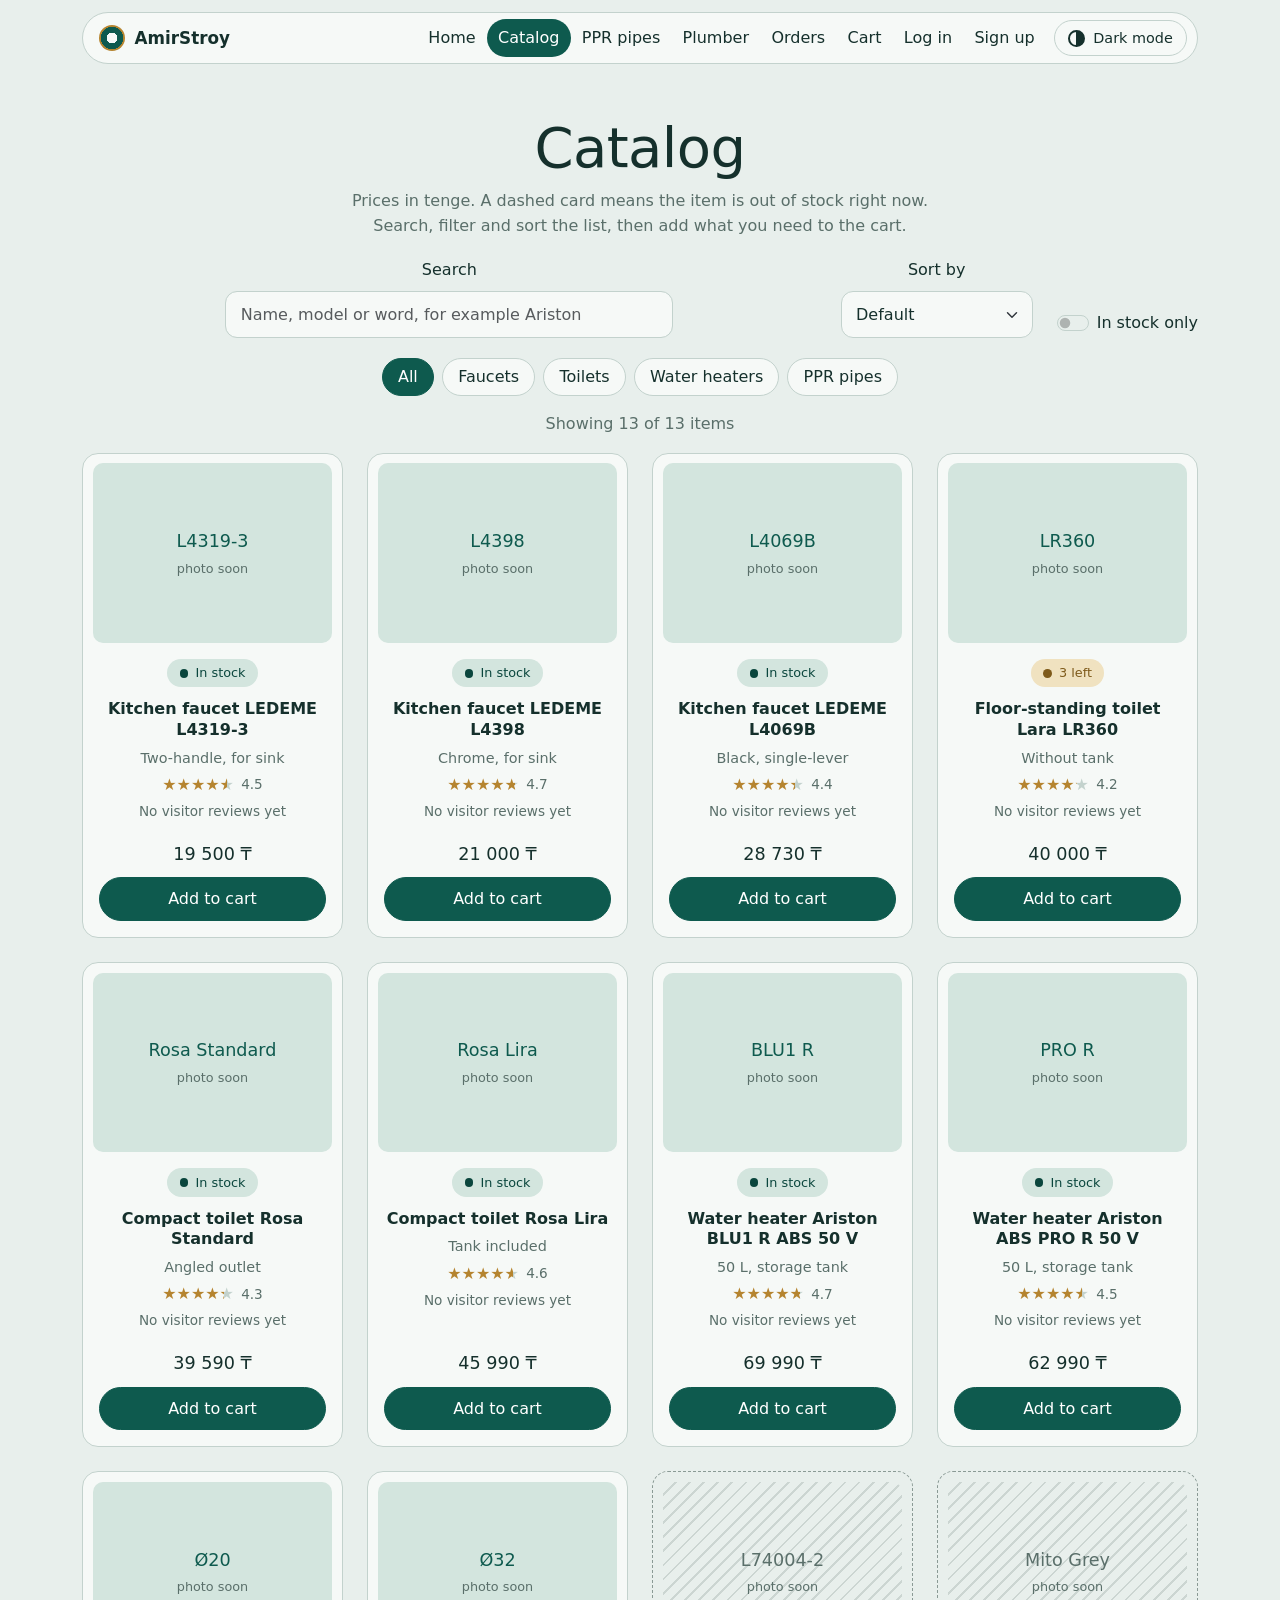
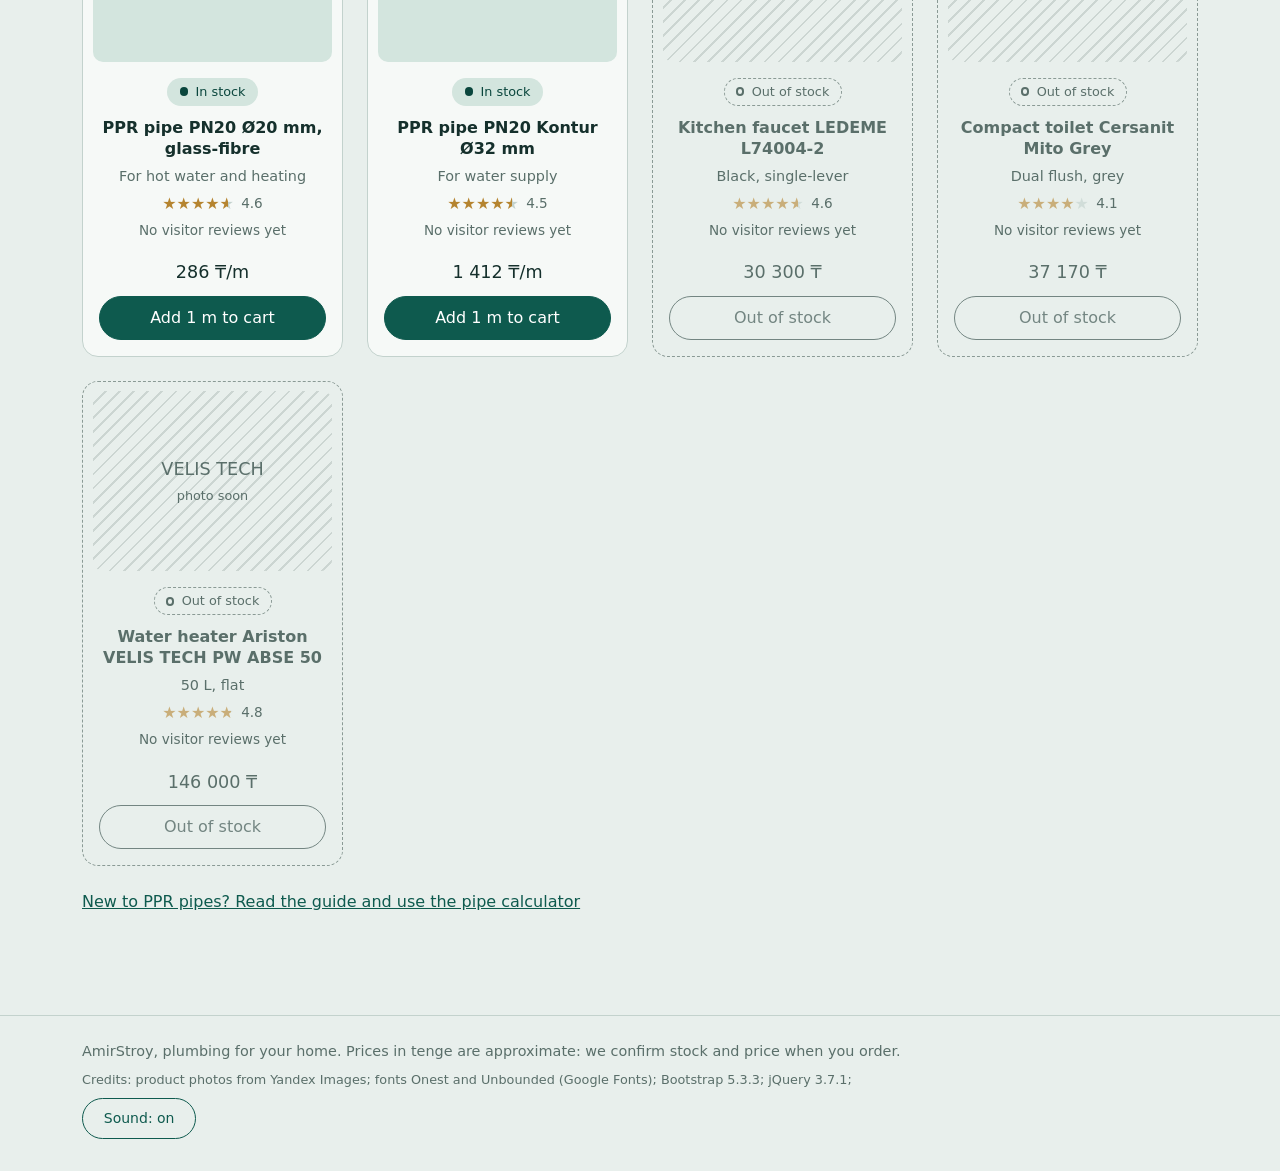
==== commit d11791dc: "button fixing" ====
--- a/catalog.html
+++ b/catalog.html
@@ -21,8 +21,8 @@
     <div class="container">
       <nav class="navbar navbar-expand-lg site-nav" aria-label="Main menu">
         <a class="navbar-brand" href="index.html"><span class="logo-mark" aria-hidden="true"></span>AmirStroy</a>
-        <button class="theme-toggle" type="button" id="theme-toggle" aria-pressed="false"><span class="theme-icon" aria-hidden="true"></span>Dark mode</button>
-        <button class="navbar-toggler" type="button" data-bs-toggle="collapse" data-bs-target="#menu"
+        <button  class="theme-toggle" type="button" id="theme-toggle" aria-pressed="false"><span class="theme-icon" aria-hidden="true"></span>Dark mode</button>
+        <button style = "border-radius:20px" class="navbar-toggler" type="button" data-bs-toggle="collapse" data-bs-target="#menu"
                 aria-controls="menu" aria-expanded="false" aria-label="Open menu">
           <span class="navbar-toggler-icon"></span>
         </button>
@@ -100,7 +100,7 @@
   <footer class="site-footer">
     <div class="container">
       <p class="mb-2">AmirStroy, plumbing for your home. Prices in tenge are approximate: we confirm stock and price when you order.</p>
-      <p class="mb-0 credits">Credits: product photos from Yandex Images; fonts Onest and Unbounded (Google Fonts); Bootstrap 5.3.3; jQuery 3.7.1; AI assistant Claude (Anthropic) helped with the dark mode, accounts and code clean-up.</p>
+      <p class="mb-0 credits">Credits: product photos from Yandex Images; fonts Onest and Unbounded (Google Fonts); Bootstrap 5.3.3; jQuery 3.7.1; </p>
       <p class="mb-0 mt-2"><button class="btn btn-ghost btn-sm" type="button" id="sound-toggle" aria-pressed="true">Sound: on</button></p>
     </div>
   </footer>
@@ -118,5 +118,6 @@
   <script src="js/reviews.js"></script>
   <script src="js/product-modal.js"></script>
   <script src="js/catalog.js"></script>
+  
 </body>
 </html>
